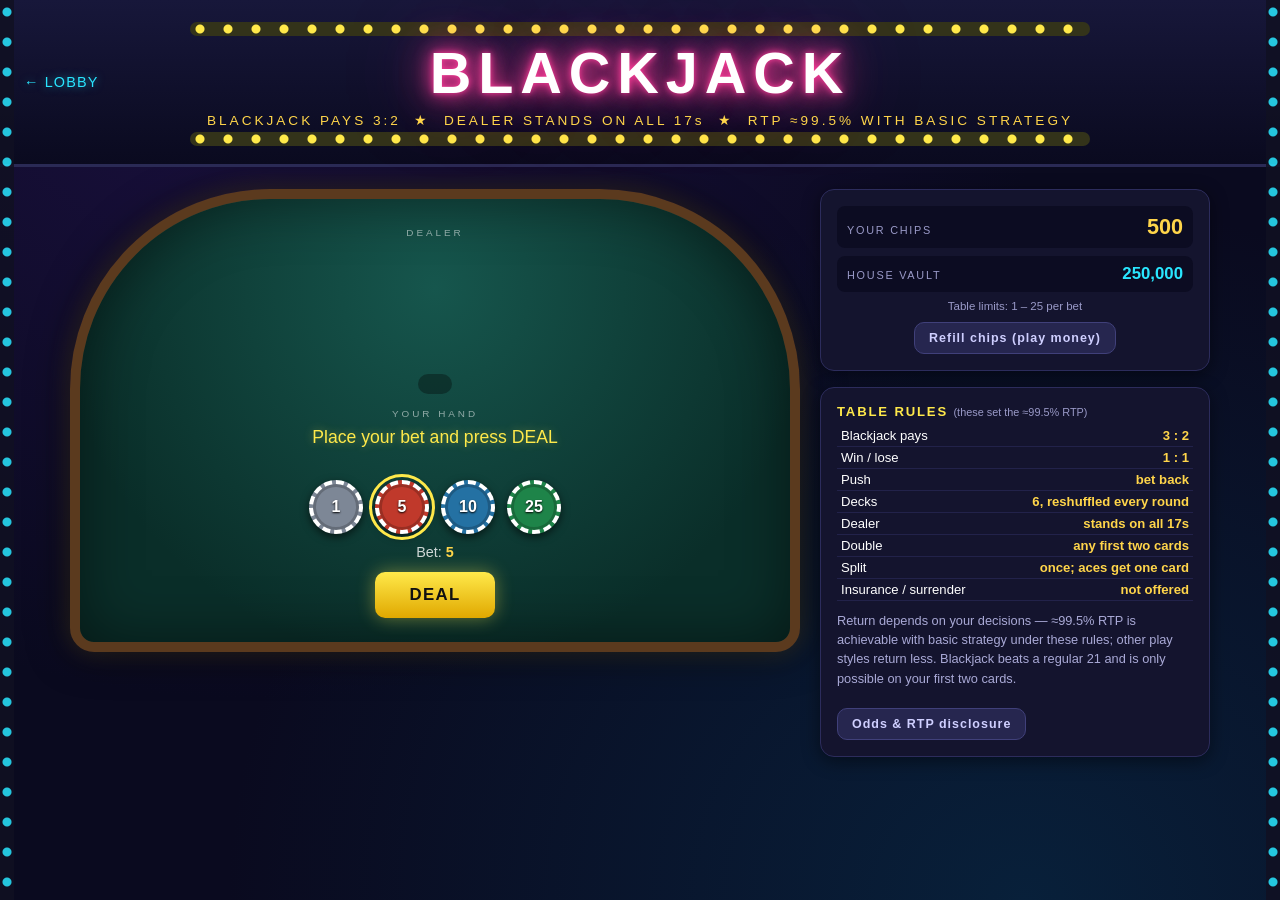
==== blackjack.html @ b9bb23a1 "Add casino lobby with roulette, slots, and blackjack Split the single-page Let It Ride site into a m" ====
<!DOCTYPE html>
<html lang="en">
<head>
<meta charset="UTF-8">
<meta name="viewport" content="width=device-width, initial-scale=1.0">
<title>Blackjack — Win Win Win Casino</title>
<link rel="stylesheet" href="css/shared.css">
<link rel="stylesheet" href="css/blackjack.css">
</head>
<body>

<div class="marquee">
  <a class="lobby-link" href="index.html">← LOBBY</a>
  <div class="bulbs bulbs-top"></div>
  <h1 class="neon-title">BLACKJACK</h1>
  <p class="tagline">BLACKJACK PAYS 3:2 &nbsp;★&nbsp; DEALER STANDS ON ALL 17s &nbsp;★&nbsp; RTP ≈99.5% WITH BASIC STRATEGY</p>
  <div class="bulbs bulbs-bottom"></div>
</div>

<main class="layout">

  <section class="table-area">
    <div class="bj-felt">

      <div class="bj-section-label">DEALER</div>
      <div class="bj-cards" id="dealer-cards"></div>
      <div class="hand-value" id="dealer-value">&nbsp;</div>

      <div class="bj-section-label">YOUR HAND<span id="hands-plural"></span></div>
      <div class="player-hands" id="player-hands"></div>

      <div class="message-banner" id="message">Place your bet and press DEAL</div>

      <div class="bj-controls">
        <div id="bet-controls">
          <div class="chip-rack">
            <button class="chip chip-1" data-unit="1">1</button>
            <button class="chip chip-5" data-unit="5">5</button>
            <button class="chip chip-10" data-unit="10">10</button>
            <button class="chip chip-25" data-unit="25">25</button>
          </div>
          <div class="bet-summary"><span>Bet: <strong id="bet-display">5</strong></span></div>
          <button class="btn btn-deal" id="deal-btn">DEAL</button>
        </div>

        <div class="action-row hidden" id="action-controls">
          <button class="btn btn-go" id="hit-btn">HIT</button>
          <button class="btn btn-stop" id="stand-btn">STAND</button>
          <button class="btn btn-deal" id="double-btn">DOUBLE</button>
          <button class="btn btn-alt" id="split-btn">SPLIT</button>
        </div>

        <div class="hidden" id="next-controls">
          <button class="btn btn-deal" id="next-btn">NEXT HAND</button>
        </div>
      </div>

    </div>
  </section>

  <aside class="sidebar">

    <div class="panel balances">
      <div class="balance-box">
        <span class="balance-label">YOUR CHIPS</span>
        <span class="balance-value" id="player-balance"></span>
      </div>
      <div class="balance-box house">
        <span class="balance-label">HOUSE VAULT</span>
        <span class="balance-value" id="house-balance"></span>
      </div>
      <div class="table-limits" id="table-limits"></div>
      <button class="btn btn-small" id="refill-btn">Refill chips (play money)</button>
    </div>

    <div class="panel paytable-panel">
      <h2>TABLE RULES <span class="pays-note">(these set the ≈99.5% RTP)</span></h2>
      <table class="paytable">
        <tr><td>Blackjack pays</td><td>3 : 2</td></tr>
        <tr><td>Win / lose</td><td>1 : 1</td></tr>
        <tr><td>Push</td><td>bet back</td></tr>
        <tr><td>Decks</td><td>6, reshuffled every round</td></tr>
        <tr><td>Dealer</td><td>stands on all 17s</td></tr>
        <tr><td>Double</td><td>any first two cards</td></tr>
        <tr><td>Split</td><td>once; aces get one card</td></tr>
        <tr><td>Insurance / surrender</td><td>not offered</td></tr>
      </table>
      <p class="fine-print">Return depends on your decisions — ≈99.5% RTP is achievable
        with basic strategy under these rules; other play styles return less. Blackjack
        beats a regular 21 and is only possible on your first two cards.</p>
      <button class="btn btn-small" id="odds-btn">Odds &amp; RTP disclosure</button>
    </div>

  </aside>
</main>

<div class="lights-strip left"></div>
<div class="lights-strip right"></div>

<script src="js/bank.js"></script>
<script src="js/cards.js"></script>
<script src="js/odds.js"></script>
<script src="js/blackjack.js"></script>
</body>
</html>
---- css/shared.css ----
/* ============================================================
   Shared styles for all Win Win Win Casino pages:
   base, neon marquee, chip rack, buttons, playing cards,
   sidebar panels, balances, and the odds modal.
   ============================================================ */

* { margin: 0; padding: 0; box-sizing: border-box; }

:root {
  --felt: #0d3b23;
  --felt-light: #14522f;
  --gold: #ffd54a;
  --neon-pink: #ff3d9a;
  --neon-cyan: #29e6ff;
  --neon-yellow: #ffe94a;
  --win-green: #45ff9c;
  --lose-red: #ff5566;
  --bg: #0a0a1f;
  --panel: #14142e;
}

body {
  background: var(--bg);
  background-image:
    radial-gradient(ellipse at 20% 0%, #1b1040 0%, transparent 55%),
    radial-gradient(ellipse at 80% 100%, #08203a 0%, transparent 55%);
  color: #fff;
  font-family: "Trebuchet MS", "Segoe UI", Verdana, sans-serif;
  min-height: 100vh;
  overflow-x: hidden;
}

button { font-family: inherit; cursor: pointer; }
a { color: var(--neon-cyan); }
.hidden { display: none !important; }

/* ===================== MARQUEE ===================== */
.marquee {
  text-align: center;
  padding: 18px 12px 14px;
  border-bottom: 3px solid #2a2a55;
  background: linear-gradient(180deg, #17173a 0%, #0a0a1f 100%);
  position: relative;
}

.neon-title {
  font-size: clamp(2rem, 6vw, 3.6rem);
  letter-spacing: 0.12em;
  color: #fff;
  text-shadow:
    0 0 6px var(--neon-pink),
    0 0 18px var(--neon-pink),
    0 0 42px var(--neon-pink),
    0 0 80px #ff3d9a88;
  animation: neonPulse 2.2s ease-in-out infinite alternate;
}
.neon-title a { color: inherit; text-decoration: none; }

@keyframes neonPulse {
  from { text-shadow: 0 0 6px var(--neon-pink), 0 0 18px var(--neon-pink), 0 0 42px var(--neon-pink), 0 0 80px #ff3d9a88; }
  to   { text-shadow: 0 0 8px var(--neon-cyan), 0 0 24px var(--neon-cyan), 0 0 56px var(--neon-cyan), 0 0 100px #29e6ff88; }
}

.tagline {
  margin-top: 6px;
  color: var(--gold);
  letter-spacing: 0.22em;
  font-size: clamp(0.6rem, 1.6vw, 0.85rem);
}

.lobby-link {
  position: absolute;
  left: 24px;
  top: 50%;
  transform: translateY(-50%);
  color: var(--neon-cyan);
  text-decoration: none;
  font-size: 0.9rem;
  letter-spacing: 0.08em;
  text-shadow: 0 0 8px #29e6ff88;
  z-index: 6;
}
.lobby-link:hover { text-shadow: 0 0 16px var(--neon-cyan); }

/* chasing bulbs */
.bulbs {
  height: 14px;
  margin: 4px auto;
  max-width: 900px;
  background-image: radial-gradient(circle 5px at 10px 7px, var(--neon-yellow) 0 4px, #33331a 5px);
  background-size: 28px 14px;
  animation: chase 0.9s steps(2) infinite;
  border-radius: 7px;
}
@keyframes chase { to { background-position-x: 28px; } }

.lights-strip {
  position: fixed;
  top: 0; bottom: 0;
  width: 14px;
  background-image: radial-gradient(circle 5px at 7px 12px, var(--neon-cyan) 0 4px, #112 5px);
  background-size: 14px 30px;
  animation: chaseY 1.1s steps(2) infinite;
  opacity: 0.85;
  z-index: 5;
}
.lights-strip.left { left: 0; }
.lights-strip.right { right: 0; }
@keyframes chaseY { to { background-position-y: 30px; } }

/* ===================== LAYOUT ===================== */
.layout {
  display: flex;
  gap: 20px;
  max-width: 1200px;
  margin: 22px auto;
  padding: 0 30px;
  align-items: flex-start;
  flex-wrap: wrap;
}

.table-area { flex: 1 1 620px; }
.sidebar { flex: 1 1 280px; display: flex; flex-direction: column; gap: 16px; }

/* ===================== PLAYING CARDS ===================== */
.card-row {
  display: flex;
  justify-content: center;
  gap: 14px;
  margin-bottom: 18px;
  position: relative;
  flex-wrap: wrap;
}

.row-label {
  position: absolute;
  bottom: -14px; left: 0; right: 0;
  font-size: 0.6rem;
  letter-spacing: 0.3em;
  color: #ffffff88;
}

.card-slot {
  width: 86px; height: 122px;
  border: 2px dashed #ffffff33;
  border-radius: 9px;
  perspective: 600px;
}

.card {
  width: 100%; height: 100%;
  border-radius: 9px;
  position: relative;
  transform-style: preserve-3d;
  transition: transform 0.55s;
}
.card.face-down { transform: rotateY(180deg); }

.card-face, .card-back {
  position: absolute;
  inset: 0;
  border-radius: 9px;
  backface-visibility: hidden;
  display: flex;
  flex-direction: column;
  justify-content: space-between;
}

.card-face {
  background: #fdfdf6;
  color: #111;
  padding: 7px 9px;
  box-shadow: 0 3px 10px #0008;
}
.card-face.red { color: #cf1830; }

.card-corner { text-align: left; line-height: 1.02; font-weight: bold; font-size: 1.15rem; }
.card-corner.bottom { transform: rotate(180deg); }
.card-suit-big {
  position: absolute;
  top: 50%; left: 50%;
  transform: translate(-50%, -50%);
  font-size: 2.6rem;
}

.card-back {
  transform: rotateY(180deg);
  background:
    repeating-linear-gradient(45deg, #1741a8 0 8px, #1d4fc4 8px 16px);
  border: 5px solid #fdfdf6;
  box-shadow: 0 3px 10px #0008;
}

@keyframes dealIn {
  from { transform: translateY(-60px) scale(0.6); opacity: 0; }
  to   { transform: translateY(0) scale(1); opacity: 1; }
}
.card-slot .dealing { animation: dealIn 0.35s ease-out; }

/* Face-down cards must stay rotated during the deal-in animation, or the
   animation's transform overrides the flip and exposes the face. No opacity
   fade here: opacity < 1 flattens preserve-3d and defeats backface-visibility,
   which would show the face mirrored through the back. */
@keyframes dealInFaceDown {
  from { transform: translateY(-60px) scale(0.6) rotateY(180deg); }
  to   { transform: translateY(0) scale(1) rotateY(180deg); }
}
.card-slot .dealing.face-down { animation: dealInFaceDown 0.35s ease-out; }

/* ===================== MESSAGE / CONTROLS ===================== */
.message-banner {
  min-height: 2.2em;
  font-size: 1.1rem;
  color: var(--neon-yellow);
  text-shadow: 0 0 10px #ffe94a66;
  margin-bottom: 12px;
  text-align: center;
}
.message-banner.big-win {
  font-size: 1.45rem;
  color: var(--win-green);
  text-shadow: 0 0 14px var(--win-green);
  animation: winFlashText 0.5s ease-in-out 6;
}
@keyframes winFlashText { 50% { opacity: 0.4; } }

.chip-rack { display: flex; justify-content: center; gap: 12px; margin-bottom: 10px; }

.chip {
  width: 54px; height: 54px;
  border-radius: 50%;
  border: 4px dashed #fff;
  font-weight: bold;
  font-size: 1rem;
  color: #fff;
  text-shadow: 0 1px 2px #000;
  box-shadow: 0 3px 8px #0009, inset 0 0 0 3px #0003;
  transition: transform 0.15s;
}
.chip:hover { transform: translateY(-4px) scale(1.07); }
.chip.selected { outline: 3px solid var(--neon-yellow); outline-offset: 3px; }
.chip-1  { background: #7d8796; }
.chip-5  { background: #c0392b; }
.chip-10 { background: #2471a3; }
.chip-25 { background: #1e8449; }
.chip:disabled { opacity: 0.35; transform: none; cursor: not-allowed; }

.btn {
  border: none;
  border-radius: 10px;
  padding: 13px 34px;
  font-size: 1.05rem;
  font-weight: bold;
  letter-spacing: 0.08em;
  color: #111;
  transition: transform 0.12s, box-shadow 0.12s;
}
.btn:hover { transform: scale(1.05); }
.btn:disabled { opacity: 0.4; transform: none; cursor: not-allowed; }

.btn-deal { background: linear-gradient(180deg, var(--neon-yellow), #e0a800); box-shadow: 0 0 18px #ffe94a66; }
.btn-go   { background: linear-gradient(180deg, var(--win-green), #17a45c); box-shadow: 0 0 18px #45ff9c55; }
.btn-stop { background: linear-gradient(180deg, #ff8aa8, #d13355); box-shadow: 0 0 18px #ff5c8455; }
.btn-alt  { background: linear-gradient(180deg, #9ecdff, #3a7bd5); box-shadow: 0 0 18px #3a7bd555; }

.btn-small {
  background: #26264f;
  color: #cfcfff;
  padding: 8px 14px;
  font-size: 0.78rem;
  border: 1px solid #40407a;
  margin-top: 10px;
}
.btn-small:hover { background: #32326a; }

/* ===================== SIDEBAR PANELS ===================== */
.panel {
  background: var(--panel);
  border: 1px solid #2c2c5c;
  border-radius: 14px;
  padding: 16px;
  box-shadow: 0 4px 18px #0007;
}

.balances { text-align: center; }
.balance-box {
  display: flex;
  justify-content: space-between;
  align-items: baseline;
  padding: 8px 10px;
  border-radius: 8px;
  background: #0c0c22;
  margin-bottom: 8px;
}
.balance-label { font-size: 0.68rem; letter-spacing: 0.16em; color: #9a9ac8; }
.balance-value { font-size: 1.35rem; font-weight: bold; color: var(--gold); }
.balance-box.house .balance-value { color: var(--neon-cyan); font-size: 1.05rem; }
.table-limits { font-size: 0.72rem; color: #9a9ac8; }

.paytable-panel h2 {
  font-size: 0.82rem;
  letter-spacing: 0.14em;
  color: var(--neon-yellow);
  margin: 10px 0 6px;
}
.paytable-panel h2:first-child { margin-top: 0; }
.pays-note { color: #9a9ac8; font-weight: normal; letter-spacing: 0; font-size: 0.68rem; }

.paytable { width: 100%; border-collapse: collapse; font-size: 0.82rem; }
.paytable td { padding: 3px 4px; border-bottom: 1px solid #22224a; }
.paytable td:last-child { text-align: right; color: var(--gold); font-weight: bold; }

/* ===================== MODAL ===================== */
.modal-backdrop {
  position: fixed;
  inset: 0;
  background: #000000c9;
  display: flex;
  align-items: center;
  justify-content: center;
  z-index: 50;
  padding: 20px;
}

.modal {
  background: #10102c;
  border: 2px solid #34346a;
  border-radius: 16px;
  max-width: 680px;
  width: 100%;
  max-height: 88vh;
  overflow-y: auto;
  padding: 28px 30px;
  position: relative;
  box-shadow: 0 0 60px #29e6ff33;
}

.modal h2 { text-align: center; margin-bottom: 14px; color: #fff; }
.modal h3 { margin: 16px 0 8px; font-size: 0.95rem; color: var(--neon-cyan); }

.modal-close {
  position: absolute;
  top: 12px; right: 12px;
  width: 38px; height: 38px;
  border-radius: 8px;
  border: none;
  background: #e03131;
  color: #fff;
  font-size: 1.1rem;
  font-weight: bold;
}

.rtp-headline { text-align: center; font-weight: bold; margin-bottom: 14px; }
.rtp-grid {
  display: grid;
  grid-template-columns: repeat(auto-fit, minmax(160px, 1fr));
  gap: 10px;
  margin-bottom: 6px;
}
.rtp-block {
  text-align: center;
  background: #0c0c22;
  border-radius: 10px;
  padding: 10px 6px;
}
.rtp-block .rtp-name { display: block; color: #bdbdf0; font-size: 0.85rem; }
.rtp-block .rtp-value { display: block; font-size: 1.4rem; font-weight: bold; color: var(--gold); }
.rtp-block .rtp-note { display: block; font-size: 0.66rem; color: #9a9ac8; }

.fine-print { font-size: 0.8rem; color: #a9a9d6; margin: 10px 0; line-height: 1.5; }
.strategy-list { font-size: 0.82rem; color: #c9c9ee; padding-left: 20px; line-height: 1.55; }
.strategy-list li { margin-bottom: 6px; }

/* ===================== RESPONSIVE ===================== */
@media (max-width: 720px) {
  .layout { padding: 0 22px; }
  .card-slot { width: 60px; height: 86px; }
  .card-suit-big { font-size: 1.8rem; }
  .card-corner { font-size: 0.9rem; }
  .lights-strip { width: 8px; background-size: 8px 22px; }
  .lobby-link { position: static; display: inline-block; transform: none; margin-bottom: 4px; }
}
---- css/blackjack.css ----
/* Blackjack table styles */

.bj-felt {
  background: radial-gradient(ellipse at 50% 20%, #16564d, #0a2e29 75%);
  border: 10px solid #5b3a1e;
  border-radius: 200px 200px 24px 24px;
  box-shadow: 0 0 40px #000a, inset 0 0 60px #0007, 0 0 24px #ffd54a33;
  padding: 28px 22px 24px;
  text-align: center;
}

.bj-section-label {
  font-size: 0.62rem;
  letter-spacing: 0.3em;
  color: #ffffff88;
  margin-bottom: 8px;
}

.bj-cards {
  display: flex;
  justify-content: center;
  gap: 10px;
  min-height: 122px;
  margin-bottom: 6px;
  flex-wrap: wrap;
}
.bj-cards .card-slot { border-style: solid; border-color: #ffffff22; }

.hand-value {
  display: inline-block;
  min-width: 34px;
  padding: 2px 10px;
  border-radius: 14px;
  background: #00000055;
  color: var(--neon-yellow);
  font-weight: bold;
  font-size: 0.9rem;
  margin-bottom: 14px;
}

.player-hands {
  display: flex;
  justify-content: center;
  gap: 26px;
  flex-wrap: wrap;
}

.bj-hand {
  padding: 10px 12px 6px;
  border-radius: 14px;
  border: 2px solid transparent;
  transition: border-color 0.25s, box-shadow 0.25s;
}
.bj-hand.active {
  border-color: var(--neon-yellow);
  box-shadow: 0 0 18px #ffe94a55;
}

.hand-badge {
  display: inline-block;
  margin-left: 8px;
  padding: 2px 10px;
  border-radius: 14px;
  font-size: 0.78rem;
  font-weight: bold;
  vertical-align: middle;
}
.hand-badge.win  { background: var(--win-green); color: #06331c; }
.hand-badge.lose { background: var(--lose-red); color: #3a0710; }
.hand-badge.push { background: #9ecdff; color: #0a2440; }
.hand-badge.bj   { background: linear-gradient(180deg, var(--gold), #d8a71e); color: #3a2a00; }

.hand-bet {
  font-size: 0.78rem;
  color: var(--gold);
  margin-top: 2px;
}

.bj-controls { min-height: 110px; margin-top: 14px; }

.action-row {
  display: flex;
  justify-content: center;
  gap: 12px;
  flex-wrap: wrap;
}
.action-row .btn { padding: 12px 26px; }

.bet-summary {
  display: flex;
  justify-content: center;
  gap: 22px;
  font-size: 0.9rem;
  margin-bottom: 12px;
  color: #ffffffcc;
}
.bet-summary strong { color: var(--gold); }
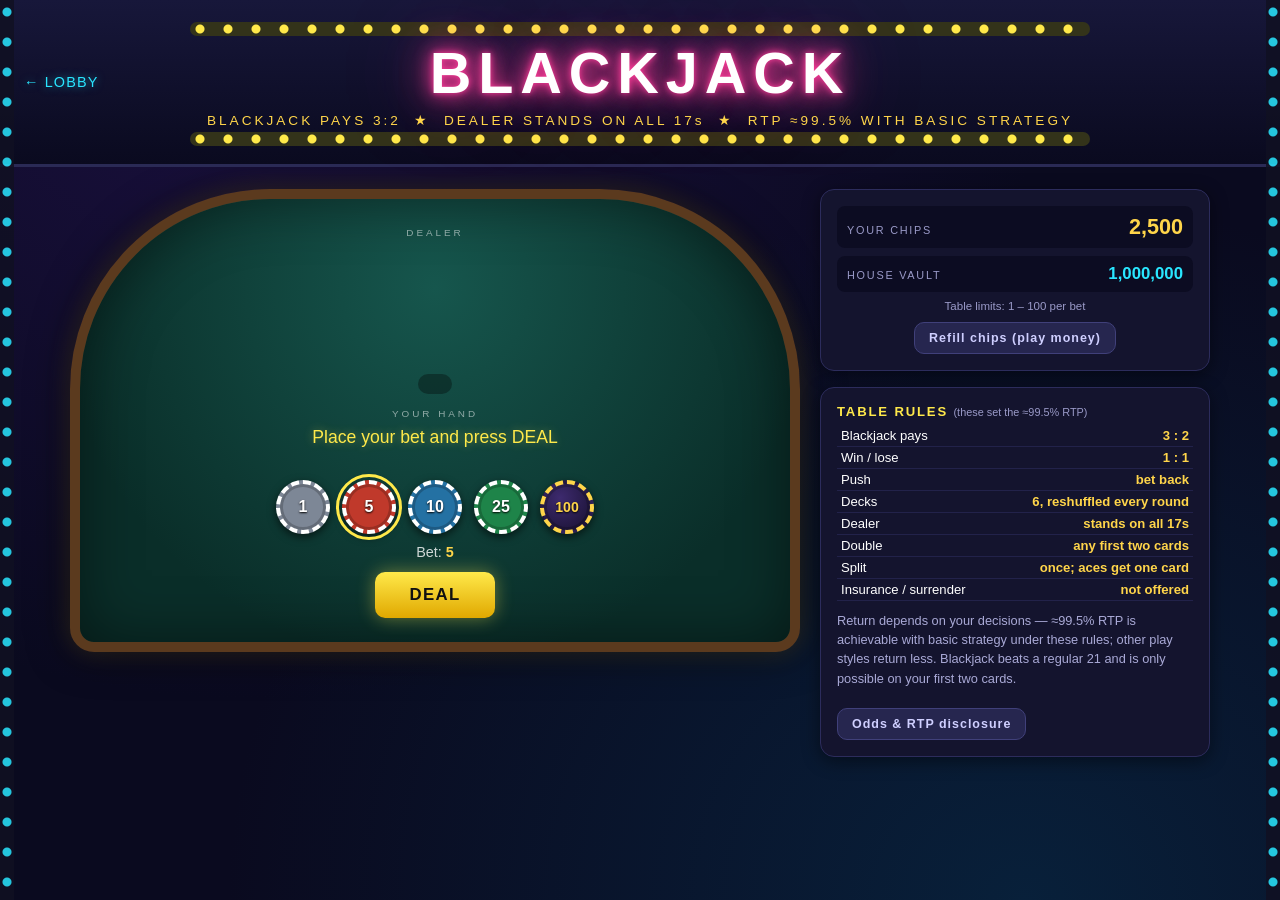
==== commit 483efdf3: "Player-feedback round: independent bonus bet, 2,500 bankroll, 100 chip - Three Card Bonus is now its" ====
--- a/blackjack.html
+++ b/blackjack.html
@@ -38,6 +38,7 @@
             <button class="chip chip-5" data-unit="5">5</button>
             <button class="chip chip-10" data-unit="10">10</button>
             <button class="chip chip-25" data-unit="25">25</button>
+            <button class="chip chip-100" data-unit="100">100</button>
           </div>
           <div class="bet-summary"><span>Bet: <strong id="bet-display">5</strong></span></div>
           <button class="btn btn-deal" id="deal-btn">DEAL</button>
--- a/css/shared.css
+++ b/css/shared.css
@@ -239,10 +239,16 @@
 }
 .chip:hover { transform: translateY(-4px) scale(1.07); }
 .chip.selected { outline: 3px solid var(--neon-yellow); outline-offset: 3px; }
-.chip-1  { background: #7d8796; }
-.chip-5  { background: #c0392b; }
-.chip-10 { background: #2471a3; }
-.chip-25 { background: #1e8449; }
+.chip-1   { background: #7d8796; }
+.chip-5   { background: #c0392b; }
+.chip-10  { background: #2471a3; }
+.chip-25  { background: #1e8449; }
+.chip-100 {
+  background: radial-gradient(circle at 35% 30%, #3d2a6e, #17102e);
+  border-color: var(--gold);
+  color: var(--gold);
+  font-size: 0.88rem;
+}
 .chip:disabled { opacity: 0.35; transform: none; cursor: not-allowed; }
 
 .btn {
